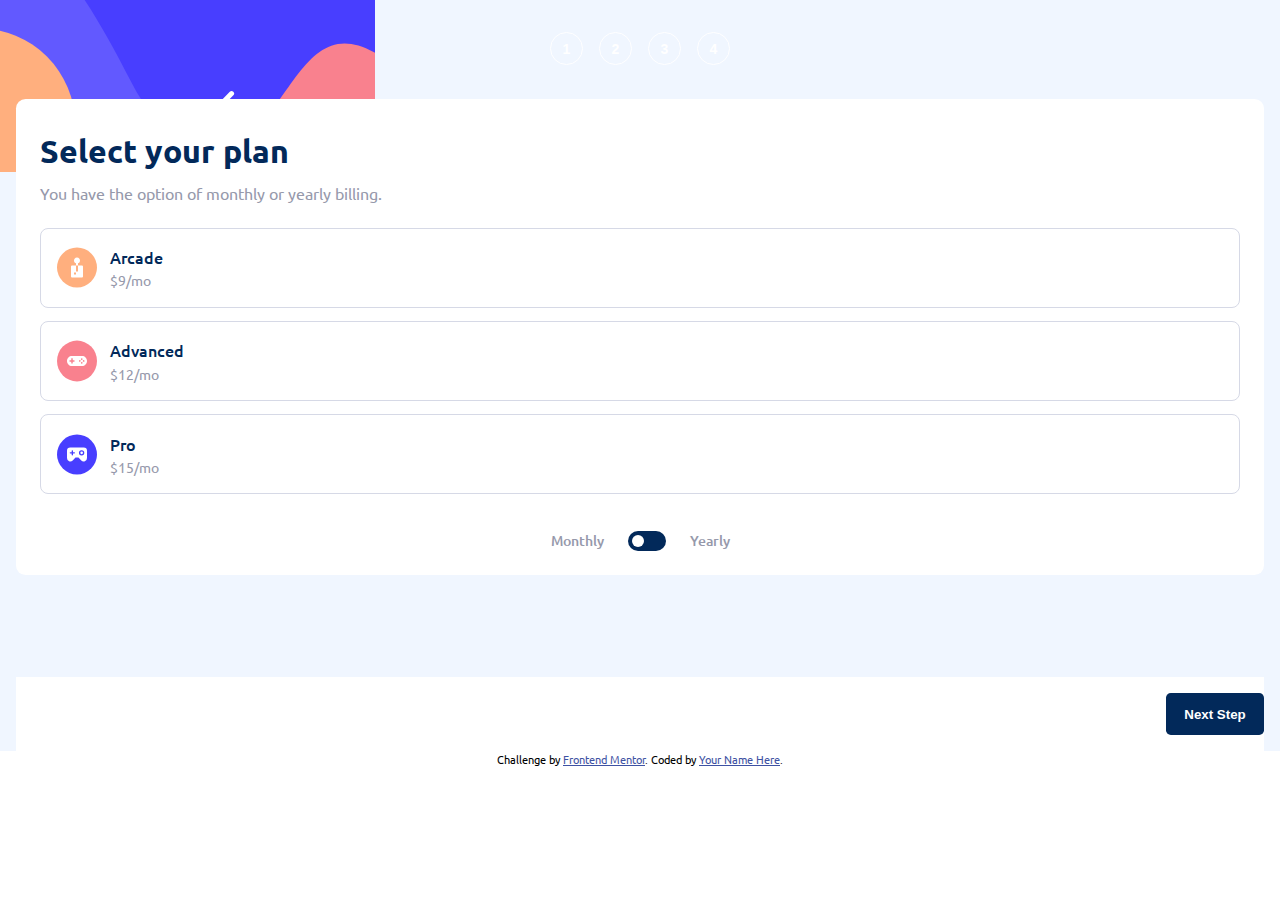
==== index.html @ 062298f0 "initial commit" ====
<!DOCTYPE html>
<html lang="en">
<head>
  <meta charset="UTF-8">
  <meta name="viewport" content="width=device-width, initial-scale=1.0"> <!-- displays site properly based on user's device -->

  <link rel="icon" type="image/png" sizes="32x32" href="./images/favicon-32x32.png">
  
  <title>Frontend Mentor | Multi-step form</title>

  <link rel="stylesheet" type="text/css" href="style.css">
  <!-- Feel free to remove these styles or customise in your own stylesheet 👍 -->
  <style>
    .attribution { font-size: 11px; text-align: center; }
    .attribution a { color: hsl(228, 45%, 44%); }
  </style>
</head>
<body>
  <!-- container main -->
<div class="main">

  <!-- container app -->
  <div class="app">

  <!-- container sidebar -->
    <div class="sidebar">
      <nav class="sidebar-nav"> 
        
        <div class="sidebar-nav-step">
          <button onclick="stepPersonal()" class="sidebar-btn" id="btn-1">1</button>
          <p class="sidebar-nav-desc">
            <span>Step 1</span><br>
            Your info
          </p>
        </div>

        <div class="sidebar-nav-step">
          <button onclick="stepPlan()" class="sidebar-btn" id="btn-2">2</button>
          <p class="sidebar-nav-desc">
            <span>Step 2</span><br>
            Select plan
          </p>
        </div>
        <div class="sidebar-nav-step">
        <button class="sidebar-btn" id="btn-3">3</button>
          <p class="sidebar-nav-desc">
            <span>Step 3</span><br>
            Add-ons
          </p>

        </div>
        <div class="sidebar-nav-step">
        <button class="sidebar-btn" id="btn-4">4</button>
          <p class="sidebar-nav-desc">
            <span>Step 4</span><br>
            Summary
          </p>

        </div>

      </nav>
    </div>
    <!-- container form plan -->
    <div class="form">
      <section class="form-section form-personal" >
        <h1 class="title-section">Personal info</h1>
        <p class="desc-section">Please provide your name, email address, and phone number.</p>

        <div class="form-info-personal">
          <div class="form-area-personal">
            <label class="label-form-area-personal">Name</label>
            <input class="input-form-area-personal" type="text" name="name" placeholder="e.g. Stephen King">
          </div>

          <div class="form-area-personal">
            <label class="label-form-area-personal">Email Address</label>
            <input class="input-form-area-personal" type="text" name="name" placeholder="e.g. stephenking@lorem.com">
          </div>

          <div class="form-area-personal">
            <label class="label-form-area-personal">Phone Number</label>
            <input class="input-form-area-personal" type="text" name="name" placeholder="e.g. +1 234 567 890">
          </div>          
        </div>
      </section>
      <!--section form plan-->
      <section class="form-section form-plan" >
        <h1 class="title-section">Select your plan</h1>
        <p class="desc-section">You have the option of monthly or yearly billing.</p>

        <div class="form-info-plan">
            <div class="form-card-plan">
              <div class="card-plan">
                <img class="icon-card-plan" src="assets/images/icon-arcade.svg" alt="icon card plan arcade">
                <div class="desc-card">
                  <p class="info-card-plan">
                    Arcade
                  </p>
                  <p id="desc-card-arcade-monthly" class="desc-card-plan">
                    $9/mo
                  </p>
                  
                </div>
                
              </div>

              <div class="card-plan">
                <img class="icon-card-plan" src="assets/images/icon-advanced.svg" alt="icon card plan arcade">
                <div class="desc-card">
                  <p class="info-card-plan">
                    Advanced
                  </p>
                  <p id="desc-card-advanced-monthly" class="desc-card-plan">
                    $12/mo
                  </p>
                  
                </div>
              </div>

              <div class="card-plan">
                <img class="icon-card-plan" src="assets/images/icon-pro.svg" alt="icon card plan arcade">
                <div class="desc-card">
                  <p class="info-card-plan">
                    Pro
                  </p>
                  <p id="desc-card-pro-monthly" class="desc-card-plan">
                    $15/mo
                  </p>
                  
                </div>
              </div>
            </div>

            <div class="form-card-select">

              <span onclick="cardM()" class="label-card-select">Monthly</span>

              <div id="switch-plan" class="switch-card-select">
                <span class="circle-switch-card-select"></span>
              </div>

              <span onclick="cardY()" class="label-card-select">Yearly</span>
             
            </div>
        </div>
      </section>
      <!-- area buttons form plan -->
      <div class="form-buttons">
        <button class="form-btn-step">Next Step</button>
      </div>
    </div>
  </div>
</div>
  
  
  <div class="attribution">
    Challenge by <a href="https://www.frontendmentor.io?ref=challenge" target="_blank">Frontend Mentor</a>. 
    Coded by <a href="#">Your Name Here</a>.
  </div>
  <script type="text/javascript" src="step-plan.js"></script>
  <script type="text/javascript" src="sidebar-steps.js"></script>
</body>
</html>
---- style.css ----
/*======= fonts ======= */
@import url('https://fonts.googleapis.com/css2?family=Ubuntu:wght@400;500;700&display=swap');


/*======= reset ======= */
*,*::before,*::after{
	margin: 0;
	padding: 0;
	box-sizing: border-box;
}

/*========== defaul =========== */

body{

	font-family: 'Ubuntu', sans-serif;
}
p{
	font-size: 16px;
}
button{
	cursor: pointer;
	background-color: transparent;
}
/*========== root =========== */
:root{
	
	--bg-main:  hsl(217, 100%, 97%);
	--title-section: hsl(213, 96%, 18%);
	--desc-section: hsl(231, 11%, 63%);

	--label-form-area-personal:  hsl(213, 96%, 18%);

	--bg-form-buttons:  hsl(0, 0%, 100%);
	/*==== color primary ====*/

	--Marine-blue: hsl(213, 96%, 18%);
	--Purplish-blue: hsl(243, 100%, 62%);
	--Pastel-blue: hsl(228, 100%, 84%);
	--Light-blue: hsl(206, 94%, 87%);
	--Strawberry-red: hsl(354, 84%, 57%);

	/*==== neutral ====*/

	--Cool-gray: hsl(231, 11%, 63%);
	--Light-gray: hsl(229, 24%, 87%);
	--Magnolia: hsl(217, 100%, 97%);
	--Alabaster: hsl(231, 100%, 99%);
	--White: hsl(0, 0%, 100%);
}

/* ====== mobile ======= */
.main{
	background-color: var(--bg-main);
	background-image: url('assets/images/bg-sidebar-mobile.svg');
	background-repeat: no-repeat;
	display: flex;
}
.app{
	display: grid;
	padding: 2rem 1rem 0rem 1rem;
	width: 100%;
}
/*=== sidebar === */
.sidebar{
	display: flex;
	justify-content:  center;
}
.sidebar-nav{
	display: flex;
	column-gap: 1rem;
}
.sidebar-btn{
	border: 1px solid hsl(0, 0%, 100%);
	width: 33px;
	height: 33px;
	border-radius: 50%;
	display: flex;
	justify-content: center;
	align-items: center;
	color: hsl(0, 0%, 100%);
	font-size: 14px;
	font-weight: 700;
}
.sidebar-btn:hover{
	background-color: hsl(206, 94%, 87%);
	color: hsl(213, 96%, 18%);
}
.sidebar-nav-desc{

	display: none;
}

/*=== form personal=== */
.form-personal{
	display: none;
}
.form-section{
	background-color: hsl(0, 0%, 100%);
	margin: 2.1rem 0rem;
	border-radius: 0.6rem;
	padding: 2rem 1.5rem 1.5rem 1.5rem;
}
.title-section{
	color: var(--title-section);
}
.desc-section{
	color: var(--desc-section);
	line-height: 1.6rem;
	padding: 0.6rem 0rem;
}
.form-info-personal{
	padding: 0.6rem 0rem;
	display: flex;
	flex-direction: column;
	row-gap: 0.95rem;
}
.form-area-personal{
	display: flex;
	flex-direction: column;
	row-gap: 0.2rem;
}
.label-form-area-personal{
	font-size: 12px;
	color:var(--label-form-area-personal);
	font-weight: 400;
}
.input-form-area-personal{
	padding-left: 0.92rem;
	height: 40px;
	border:  1px solid hsl(229, 24%, 87%);
	border-radius: 0.25rem;
	font-size: 18px;
	font-weight: 700;
	color: hsl(213, 96%, 18%);
}
.input-form-area-personal:focus{
	outline: 1px outset blue;

}
.input-form-area-personal::placeholder{
	color: hsl(231, 11%, 63%);
	font-size: 14px;
	font-weight: 700;
	opacity: 1;
}
.form-buttons{
	background-color: var(--bg-form-buttons);
	display: flex;
	justify-content: flex-end;
	padding: 1rem 0rem;
	margin-top: 6.4rem;
}
.form-btn-step{
	width: 98px;
	height: 42px;
	background-color: hsl(213, 96%, 18%);
	border: none;
	border-radius: 0.3rem;
	color: hsl(0, 0%, 100%);
	font-weight: 700;
}
.form-btn-step:hover{
	opacity: 0.9;
}
/*=== form personal=== */
.form-info-plan{
	margin-top: 0.7rem;
}
.form-card-plan{
	display: flex;
	flex-direction: column;
	row-gap: 0.8rem;
}
.card-plan{
	display: flex;
	border: 1px solid hsl(229, 24%, 87%);
	padding: 1.1rem 1rem;
	border-radius: 0.5rem;
	column-gap: 0.8rem;
}
.card-plan:hover{
	border: 1px solid blue;
	background-color: hsl(217, 100%, 97%);
}
.desc-card{
	display: flex;
	flex-direction: column;
	row-gap: 0.2rem;
	color: ;
}
.info-card-plan{
	font-weight: 500;
	color: hsl(213, 96%, 18%);
}
.desc-card-plan{
	font-size: 14px;
	color: hsl(231, 11%, 63%);
}
.form-card-select{
	display: flex;
	justify-content: center;
	column-gap: 1.5rem;
	margin-top: 2.3rem;
}
.label-card-select{
	font-size: 14px;
	font-weight: 500;
	color: hsl(231, 11%, 63%);
	cursor: pointer;
}
.label-card-select:hover{
	color: hsl(213, 96%, 18%);
}
.switch-card-select{
	width: 38px;
	height: 20px;
	background-color: hsl(213, 96%, 18%);
	border-radius: 1rem;
	display: flex;
	align-items: center;
	padding: 0rem 0.3rem;
}
.switch-card-select.monthly{
	justify-content: flex-start;
}
.switch-card-select.yearly{
	justify-content: flex-end;
}
.circle-switch-card-select{
	content: "";
	width: 12px;
	height: 12px;
	background-color: white;
	border-radius: 0.5rem;
}
@media screen and (min-width: 1440px){
	.main{
		background-image: none;
		background-color: var(--bg-main);
	}
	.app{
		display: grid;
		grid-template-columns: 30% 70%;
		margin: 8rem 15.5rem;
		padding: 1rem;
		width: 100%;
		background-color: hsl(0, 0%, 100%);
		border-radius: 1.2rem;
	}
	.sidebar{
		background-image: url('assets/images/bg-sidebar-desktop.svg');
		background-size: cover;
		border-radius: 0.7rem;
		display: flex;
		justify-content: flex-start;
		padding: 2.3rem 2rem;
	}
	.sidebar-nav{
		display: flex;
		flex-direction: column;
		row-gap: 2rem;
	}
	.sidebar-nav-step{
		display: flex;
		column-gap: 1rem;
		align-items: center;
	}
	.sidebar-nav-desc{
		display: block;
		text-transform: uppercase;
		font-size: 15.5px;
		font-weight: 500;
		color: hsl(0, 0%, 100%);
	}
	.sidebar-nav-desc span{
		color: hsl(228, 100%, 84%);
		font-size: 13px;
	}
	.form{
		padding: 3rem 5.65rem 0rem 5.65rem;
	}
	.form-section{
		margin:  0rem;
		padding: 0rem;
	}
	.title-section{
		font-size: 33px;
	}
	.form-info-personal{
		margin-top: 1rem;
		row-gap: 1.5rem;
	}

	.label-form-area-personal{
		font-size: 14px;
	}

	.input-form-area-personal{
		height: 48px;
		border-radius: 0.5rem;
	}

	.form-buttons{
		margin-top: 4rem;
	}
	.form-btn-step{
		width: 120px;
		height: 48px;
		border-radius: 0.55rem;
	}
	/*====== section step plan =====*/
	.form-card-plan{
		display: flex;
		flex-direction: row;
		column-gap: 1rem;
		margin-top: 1.5rem;

	}
	.card-plan{
		border:  1px solid hsl(229, 24%, 87%);
		border-radius: 0.5rem;
		padding: 1.2rem 1rem;
		width: 140px;
		height: 158px;
		display: flex;
		flex-direction: column;
		align-items: flex-start;
		justify-content: space-between;
		cursor: pointer;
	}
	.card-plan:hover{
		border:  1px solid blue;
		background-color: hsl(217, 100%, 97%);
	}
	.icon-card-plan{
		width: 40px;
		height: 40px;
	}

	.desc-card{
		display: flex;
		flex-direction: column;
		row-gap: 0.2rem;
	}
	.info-card-plan {
		font-size: 16px;
		font-weight: 500;
		color: hsl(213, 96%, 18%);
	}
	.desc-card-plan{
		font-size: 14px;
		color: hsl(231, 11%, 63%);
	}
	.desc-card-yearly{
		font-size: 12px;
		color: hsl(213, 96%, 18%);
	}

	.form-card-select{
		display: flex;
		background-color: hsl(217, 100%, 97%);
		justify-content: center;
		column-gap: 1.8rem;
		padding: 0.8rem 0rem;
		margin-top: 2rem;
		margin-bottom: 6rem;
		border-radius: 0.5rem;
	}

	.label-card-select{
		font-size: 14px;
		font-weight: 500;
		color: hsl(231, 11%, 63%);
		cursor: pointer;
	}
	.label-card-select:hover{
		color: hsl(213, 96%, 18%);
	}
	.switch-card-select{
		width: 40px;
		height: 20px;
		background-color: hsl(213, 96%, 18%);
		border-radius: 1rem;
		display: flex;
		align-items: center;
		padding: 0rem 0.3rem;
	}
	.switch-card-select.monthly{
		justify-content: flex-start;
	}
	.switch-card-select.yearly{
		justify-content: flex-end;
	}
	.circle-switch-card-select{
		content: "";
		width: 13px;
		height: 13px;
		background-color: white;
		border-radius: 0.5rem;
	}
}
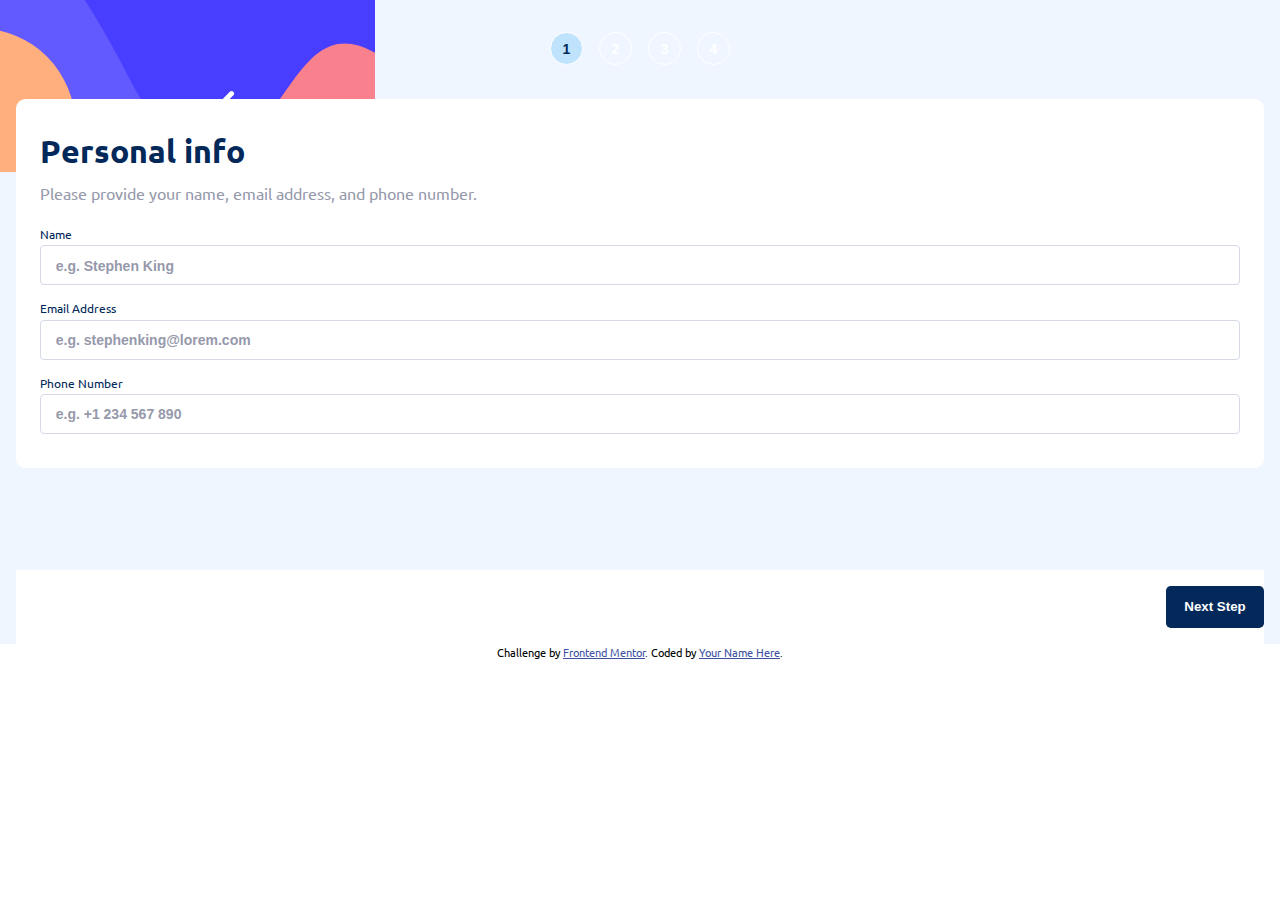
==== commit 48a2ebe6: "ajustes" ====
--- a/index.html
+++ b/index.html
@@ -9,6 +9,7 @@
   <title>Frontend Mentor | Multi-step form</title>
 
   <link rel="stylesheet" type="text/css" href="style.css">
+  <link rel="stylesheet" type="text/css" href="css/step-personal.css">
   <!-- Feel free to remove these styles or customise in your own stylesheet 👍 -->
   <style>
     .attribution { font-size: 11px; text-align: center; }
@@ -16,18 +17,18 @@
   </style>
 </head>
 <body>
-  <!-- container main -->
+  <!-- //////////////////////container main//////////////// -->
 <div class="main">
 
-  <!-- container app -->
+  <!-- /////////////////////container app///////////////// -->
   <div class="app">
 
-  <!-- container sidebar -->
+  <!--/////////////////// container sidebar ///////////////-->
     <div class="sidebar">
       <nav class="sidebar-nav"> 
         
         <div class="sidebar-nav-step">
-          <button onclick="stepPersonal()" class="sidebar-btn" id="btn-1">1</button>
+          <button onclick="stepPersonal()" class="sidebar-btn" id="sidebar-btn-1">1</button>
           <p class="sidebar-nav-desc">
             <span>Step 1</span><br>
             Your info
@@ -35,14 +36,14 @@
         </div>
 
         <div class="sidebar-nav-step">
-          <button onclick="stepPlan()" class="sidebar-btn" id="btn-2">2</button>
+          <button onclick="stepPlan()" class="sidebar-btn" id="sidebar-btn-2">2</button>
           <p class="sidebar-nav-desc">
             <span>Step 2</span><br>
             Select plan
           </p>
         </div>
         <div class="sidebar-nav-step">
-        <button class="sidebar-btn" id="btn-3">3</button>
+        <button onclick="stepAdd()" class="sidebar-btn" id="sidebar-btn-3">3</button>
           <p class="sidebar-nav-desc">
             <span>Step 3</span><br>
             Add-ons
@@ -50,7 +51,7 @@
 
         </div>
         <div class="sidebar-nav-step">
-        <button class="sidebar-btn" id="btn-4">4</button>
+        <button onclick="stepFinish()" class="sidebar-btn" id="sidebar-btn-4">4</button>
           <p class="sidebar-nav-desc">
             <span>Step 4</span><br>
             Summary
@@ -60,8 +61,9 @@
 
       </nav>
     </div>
-    <!-- container form plan -->
+    <!-- ///////////// container form  /////////////// -->
     <div class="form">
+      <!--/////////// section form personal //////////////-->
       <section class="form-section form-personal" >
         <h1 class="title-section">Personal info</h1>
         <p class="desc-section">Please provide your name, email address, and phone number.</p>
@@ -69,84 +71,25 @@
         <div class="form-info-personal">
           <div class="form-area-personal">
             <label class="label-form-area-personal">Name</label>
-            <input class="input-form-area-personal" type="text" name="name" placeholder="e.g. Stephen King">
+            <input class="input-form-area-personal" type="text" name="name" placeholder="e.g. Stephen King" arial-label="name">
           </div>
 
           <div class="form-area-personal">
             <label class="label-form-area-personal">Email Address</label>
-            <input class="input-form-area-personal" type="text" name="name" placeholder="e.g. stephenking@lorem.com">
+            <input class="input-form-area-personal" type="text" name="name" placeholder="e.g. stephenking@lorem.com" arial-label="email">
           </div>
 
           <div class="form-area-personal">
             <label class="label-form-area-personal">Phone Number</label>
-            <input class="input-form-area-personal" type="text" name="name" placeholder="e.g. +1 234 567 890">
+            <input class="input-form-area-personal" type="text" name="name" placeholder="e.g. +1 234 567 890" arial-label="number">
           </div>          
         </div>
       </section>
-      <!--section form plan-->
-      <section class="form-section form-plan" >
-        <h1 class="title-section">Select your plan</h1>
-        <p class="desc-section">You have the option of monthly or yearly billing.</p>
+      
+      <!--///////////area buttons form plan///////////// -->
+      <div class="form-buttons">
+        <button class="form-btn-step"><a href="step-plan.html">Next Step</a></button>
 
-        <div class="form-info-plan">
-            <div class="form-card-plan">
-              <div class="card-plan">
-                <img class="icon-card-plan" src="assets/images/icon-arcade.svg" alt="icon card plan arcade">
-                <div class="desc-card">
-                  <p class="info-card-plan">
-                    Arcade
-                  </p>
-                  <p id="desc-card-arcade-monthly" class="desc-card-plan">
-                    $9/mo
-                  </p>
-                  
-                </div>
-                
-              </div>
-
-              <div class="card-plan">
-                <img class="icon-card-plan" src="assets/images/icon-advanced.svg" alt="icon card plan arcade">
-                <div class="desc-card">
-                  <p class="info-card-plan">
-                    Advanced
-                  </p>
-                  <p id="desc-card-advanced-monthly" class="desc-card-plan">
-                    $12/mo
-                  </p>
-                  
-                </div>
-              </div>
-
-              <div class="card-plan">
-                <img class="icon-card-plan" src="assets/images/icon-pro.svg" alt="icon card plan arcade">
-                <div class="desc-card">
-                  <p class="info-card-plan">
-                    Pro
-                  </p>
-                  <p id="desc-card-pro-monthly" class="desc-card-plan">
-                    $15/mo
-                  </p>
-                  
-                </div>
-              </div>
-            </div>
-
-            <div class="form-card-select">
-
-              <span onclick="cardM()" class="label-card-select">Monthly</span>
-
-              <div id="switch-plan" class="switch-card-select">
-                <span class="circle-switch-card-select"></span>
-              </div>
-
-              <span onclick="cardY()" class="label-card-select">Yearly</span>
-             
-            </div>
-        </div>
-      </section>
-      <!-- area buttons form plan -->
-      <div class="form-buttons">
-        <button class="form-btn-step">Next Step</button>
       </div>
     </div>
   </div>
--- a/style.css
+++ b/style.css
@@ -1,3 +1,6 @@
+
+
+@import "css/root.css";
 /*======= fonts ======= */
 @import url('https://fonts.googleapis.com/css2?family=Ubuntu:wght@400;500;700&display=swap');
 
@@ -22,32 +25,6 @@
 	cursor: pointer;
 	background-color: transparent;
 }
-/*========== root =========== */
-:root{
-	
-	--bg-main:  hsl(217, 100%, 97%);
-	--title-section: hsl(213, 96%, 18%);
-	--desc-section: hsl(231, 11%, 63%);
-
-	--label-form-area-personal:  hsl(213, 96%, 18%);
-
-	--bg-form-buttons:  hsl(0, 0%, 100%);
-	/*==== color primary ====*/
-
-	--Marine-blue: hsl(213, 96%, 18%);
-	--Purplish-blue: hsl(243, 100%, 62%);
-	--Pastel-blue: hsl(228, 100%, 84%);
-	--Light-blue: hsl(206, 94%, 87%);
-	--Strawberry-red: hsl(354, 84%, 57%);
-
-	/*==== neutral ====*/
-
-	--Cool-gray: hsl(231, 11%, 63%);
-	--Light-gray: hsl(229, 24%, 87%);
-	--Magnolia: hsl(217, 100%, 97%);
-	--Alabaster: hsl(231, 100%, 99%);
-	--White: hsl(0, 0%, 100%);
-}
 
 /* ====== mobile ======= */
 .main{
@@ -61,7 +38,8 @@
 	padding: 2rem 1rem 0rem 1rem;
 	width: 100%;
 }
-/*=== sidebar === */
+/*/////////////////////////////// SIDEBAR ///////*/
+
 .sidebar{
 	display: flex;
 	justify-content:  center;
@@ -90,11 +68,7 @@
 
 	display: none;
 }
-
-/*=== form personal=== */
-.form-personal{
-	display: none;
-}
+/*/////////////////////////////// FORM ///////*/
 .form-section{
 	background-color: hsl(0, 0%, 100%);
 	margin: 2.1rem 0rem;
@@ -109,45 +83,24 @@
 	line-height: 1.6rem;
 	padding: 0.6rem 0rem;
 }
-.form-info-personal{
-	padding: 0.6rem 0rem;
-	display: flex;
-	flex-direction: column;
-	row-gap: 0.95rem;
-}
-.form-area-personal{
-	display: flex;
-	flex-direction: column;
-	row-gap: 0.2rem;
-}
-.label-form-area-personal{
-	font-size: 12px;
-	color:var(--label-form-area-personal);
-	font-weight: 400;
-}
-.input-form-area-personal{
-	padding-left: 0.92rem;
-	height: 40px;
-	border:  1px solid hsl(229, 24%, 87%);
-	border-radius: 0.25rem;
-	font-size: 18px;
-	font-weight: 700;
-	color: hsl(213, 96%, 18%);
-}
-.input-form-area-personal:focus{
-	outline: 1px outset blue;
-
-}
-.input-form-area-personal::placeholder{
-	color: hsl(231, 11%, 63%);
-	font-size: 14px;
-	font-weight: 700;
-	opacity: 1;
-}
+
+/*///////////////////////////////////////*/
+
+/*////////////////form add ons////////////////*/
+.input-item-complement:checked + .check-item-complement{
+	background-image: url('assets/images/icon-checkmark.svg');
+	background-repeat: no-repeat;
+	background-position: center;
+	background-color: hsl(243, 100%, 62%);
+	border: none;
+}
+	
+/*///////////////////////////// FORM BUTTONS /////////*/
+
 .form-buttons{
 	background-color: var(--bg-form-buttons);
 	display: flex;
-	justify-content: flex-end;
+	justify-content: space-between;
 	padding: 1rem 0rem;
 	margin-top: 6.4rem;
 }
@@ -163,91 +116,40 @@
 .form-btn-step:hover{
 	opacity: 0.9;
 }
-/*=== form personal=== */
-.form-info-plan{
-	margin-top: 0.7rem;
-}
-.form-card-plan{
-	display: flex;
-	flex-direction: column;
-	row-gap: 0.8rem;
-}
-.card-plan{
-	display: flex;
-	border: 1px solid hsl(229, 24%, 87%);
-	padding: 1.1rem 1rem;
-	border-radius: 0.5rem;
-	column-gap: 0.8rem;
-}
-.card-plan:hover{
-	border: 1px solid blue;
-	background-color: hsl(217, 100%, 97%);
-}
-.desc-card{
-	display: flex;
-	flex-direction: column;
-	row-gap: 0.2rem;
-	color: ;
-}
-.info-card-plan{
-	font-weight: 500;
-	color: hsl(213, 96%, 18%);
-}
-.desc-card-plan{
-	font-size: 14px;
+.form-btn-step a {
+	text-decoration: none;
+	color: hsl(0, 0%, 100%);
+}
+
+.form-btn-step-back{
+	border: none;
+	background-color: transparent;
+}
+.form-btn-step-back a{
+	text-decoration: none;
+	font-weight: 700;
 	color: hsl(231, 11%, 63%);
-}
-.form-card-select{
-	display: flex;
-	justify-content: center;
-	column-gap: 1.5rem;
-	margin-top: 2.3rem;
-}
-.label-card-select{
-	font-size: 14px;
-	font-weight: 500;
-	color: hsl(231, 11%, 63%);
-	cursor: pointer;
-}
-.label-card-select:hover{
-	color: hsl(213, 96%, 18%);
-}
-.switch-card-select{
-	width: 38px;
-	height: 20px;
-	background-color: hsl(213, 96%, 18%);
-	border-radius: 1rem;
-	display: flex;
-	align-items: center;
-	padding: 0rem 0.3rem;
-}
-.switch-card-select.monthly{
-	justify-content: flex-start;
-}
-.switch-card-select.yearly{
-	justify-content: flex-end;
-}
-.circle-switch-card-select{
-	content: "";
-	width: 12px;
-	height: 12px;
-	background-color: white;
-	border-radius: 0.5rem;
-}
+	font-size: 16px;
+}
+
+
 @media screen and (min-width: 1440px){
 	.main{
 		background-image: none;
 		background-color: var(--bg-main);
+		height: 100vh;
 	}
 	.app{
 		display: grid;
 		grid-template-columns: 30% 70%;
-		margin: 8rem 15.5rem;
+		margin: 2rem 15.5rem ;
 		padding: 1rem;
-		width: 100%;
+		width: 944px;
+		height: 600.6px;
 		background-color: hsl(0, 0%, 100%);
 		border-radius: 1.2rem;
 	}
+	/*/////////////////////////////// SIDEBAR ///////*/
 	.sidebar{
 		background-image: url('assets/images/bg-sidebar-desktop.svg');
 		background-size: cover;
@@ -277,6 +179,11 @@
 		color: hsl(228, 100%, 84%);
 		font-size: 13px;
 	}
+
+	/*///////////////////////////////////////*/
+
+	/*/////////////////////////////// FORM ///////*/
+
 	.form{
 		padding: 3rem 5.65rem 0rem 5.65rem;
 	}
@@ -291,16 +198,8 @@
 		margin-top: 1rem;
 		row-gap: 1.5rem;
 	}
-
-	.label-form-area-personal{
-		font-size: 14px;
-	}
-
-	.input-form-area-personal{
-		height: 48px;
-		border-radius: 0.5rem;
-	}
-
+	
+	
 	.form-buttons{
 		margin-top: 4rem;
 	}
@@ -309,94 +208,7 @@
 		height: 48px;
 		border-radius: 0.55rem;
 	}
-	/*====== section step plan =====*/
-	.form-card-plan{
-		display: flex;
-		flex-direction: row;
-		column-gap: 1rem;
-		margin-top: 1.5rem;
-
-	}
-	.card-plan{
-		border:  1px solid hsl(229, 24%, 87%);
-		border-radius: 0.5rem;
-		padding: 1.2rem 1rem;
-		width: 140px;
-		height: 158px;
-		display: flex;
-		flex-direction: column;
-		align-items: flex-start;
-		justify-content: space-between;
-		cursor: pointer;
-	}
-	.card-plan:hover{
-		border:  1px solid blue;
-		background-color: hsl(217, 100%, 97%);
-	}
-	.icon-card-plan{
-		width: 40px;
-		height: 40px;
-	}
-
-	.desc-card{
-		display: flex;
-		flex-direction: column;
-		row-gap: 0.2rem;
-	}
-	.info-card-plan {
-		font-size: 16px;
-		font-weight: 500;
-		color: hsl(213, 96%, 18%);
-	}
-	.desc-card-plan{
-		font-size: 14px;
-		color: hsl(231, 11%, 63%);
-	}
-	.desc-card-yearly{
-		font-size: 12px;
-		color: hsl(213, 96%, 18%);
-	}
-
-	.form-card-select{
-		display: flex;
-		background-color: hsl(217, 100%, 97%);
-		justify-content: center;
-		column-gap: 1.8rem;
-		padding: 0.8rem 0rem;
-		margin-top: 2rem;
-		margin-bottom: 6rem;
-		border-radius: 0.5rem;
-	}
-
-	.label-card-select{
-		font-size: 14px;
-		font-weight: 500;
-		color: hsl(231, 11%, 63%);
-		cursor: pointer;
-	}
-	.label-card-select:hover{
-		color: hsl(213, 96%, 18%);
-	}
-	.switch-card-select{
-		width: 40px;
-		height: 20px;
-		background-color: hsl(213, 96%, 18%);
-		border-radius: 1rem;
-		display: flex;
-		align-items: center;
-		padding: 0rem 0.3rem;
-	}
-	.switch-card-select.monthly{
-		justify-content: flex-start;
-	}
-	.switch-card-select.yearly{
-		justify-content: flex-end;
-	}
-	.circle-switch-card-select{
-		content: "";
-		width: 13px;
-		height: 13px;
-		background-color: white;
-		border-radius: 0.5rem;
-	}
+
+	
+
 }--- a/css/step-personal.css
+++ b/css/step-personal.css
@@ -0,0 +1,68 @@
+
+#sidebar-btn-1{
+	background-color: hsl(206, 94%, 87%);
+	color: hsl(213, 96%, 18%);
+}
+
+.form-info-personal{
+	padding: 0.6rem 0rem;
+	display: flex;
+	flex-direction: column;
+	row-gap: 0.95rem;
+}
+.form-area-personal{
+	display: flex;
+	flex-direction: column;
+	row-gap: 0.2rem;
+}
+.label-form-area-personal{
+	font-size: 12px;
+	color:var(--label-form-area-personal);
+	font-weight: 400;
+}
+.input-form-area-personal{
+	padding-left: 0.92rem;
+	height: 40px;
+	border:  1px solid hsl(229, 24%, 87%);
+	border-radius: 0.25rem;
+	font-size: 18px;
+	font-weight: 700;
+	color: hsl(213, 96%, 18%);
+}
+.input-form-area-personal:focus{
+	outline: 1px outset blue;
+
+}
+.input-form-area-personal::placeholder{
+	color: hsl(231, 11%, 63%);
+	font-size: 14px;
+	font-weight: 700;
+	opacity: 1;
+}
+.form-buttons{
+	display: flex;
+	justify-content: flex-end;
+	
+}
+@media screen and (min-width: 1440px){
+	.label-form-area-personal{
+		font-size: 14px;
+	}
+
+	.input-form-area-personal{
+		height: 48px;
+		border-radius: 0.5rem;
+	}
+
+	.form-buttons{
+		margin-top: 4rem;
+		display: flex;
+		justify-content: flex-end;
+	}
+	.form-btn-step{
+		width: 120px;
+		height: 48px;
+		border-radius: 0.55rem;
+	}
+
+}